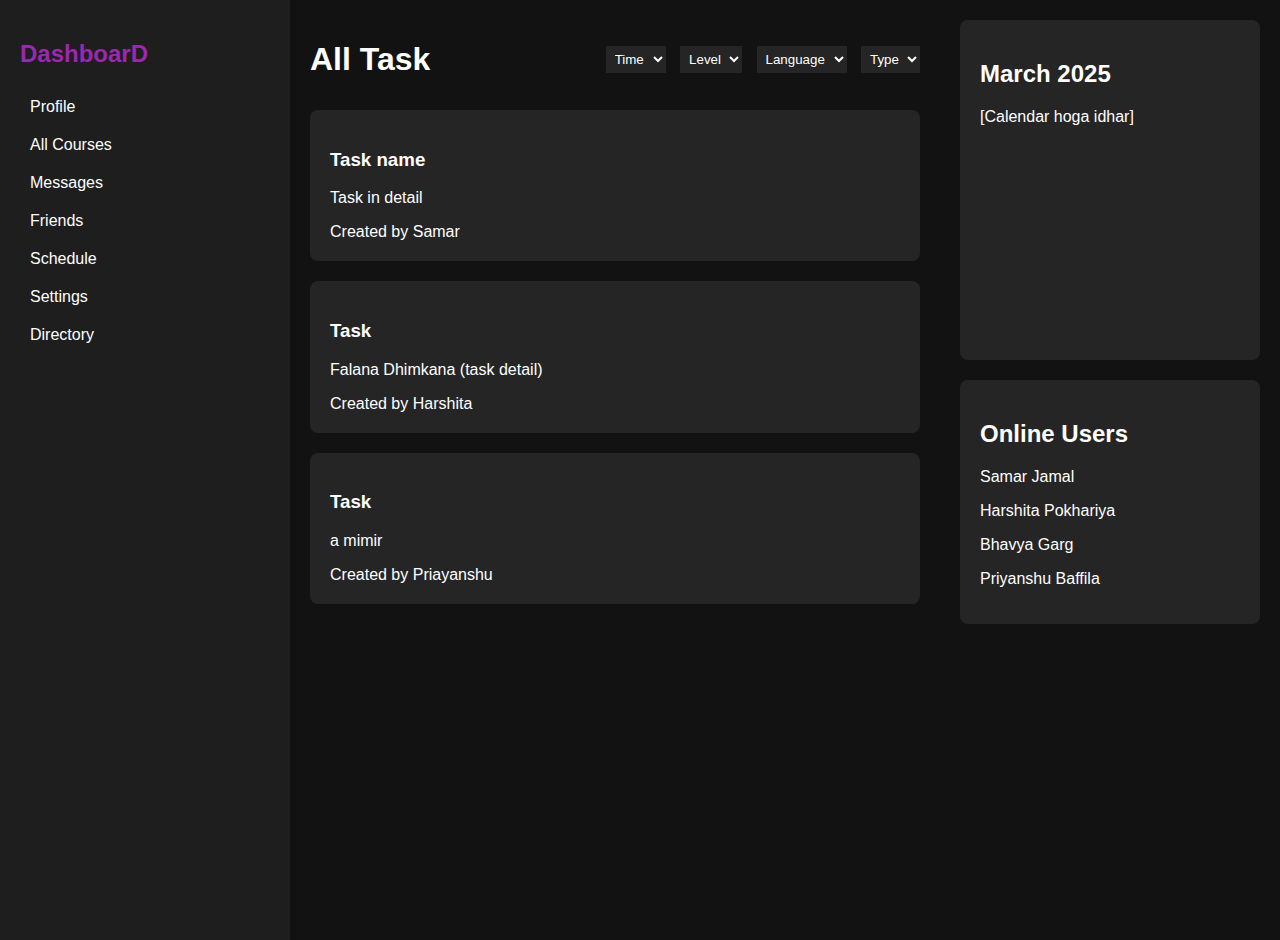
==== t.html @ 45265b76 "Add files via upload" ====
<!DOCTYPE html>
<html lang="en">
<head>
    <meta charset="UTF-8">
    <meta name="viewport" content="width=device-width, initial-scale=1.0">
    <title>Dark Mode Dashboard</title>
    <link rel="stylesheet" href="t.css">
</head>
<body>
    <div class="dashboard">
        <aside class="sidebar">
            <h2>DashboarD</h2>
            <nav>
                <ul>
                    <li>Profile</li>
                    <li>All Courses</li>
                    <li>Messages</li>
                    <li>Friends</li>
                    <li>Schedule</li>
                    <li>Settings</li>
                    <li>Directory</li>
                </ul>
            </nav>
        </aside>
        <main>
            <header>
                <h1>All Task</h1>
                <div class="filters">
                    <select><option>Time</option></select>
                    <select><option>Level</option></select>
                    <select><option>Language</option></select>
                    <select><option>Type</option></select>
                </div>
            </header>
            <section class="courses">
                <div class="course">
                    <h3>Task name</h3>
                    <p> Task in detail </p>
                    <span>Created by Samar </span>
                </div>
                <div class="course">
                    <h3>Task </h3>
                    <p>Falana Dhimkana (task detail)</p>
                    <span>Created by Harshita</span>
                </div>
                <div class="course">
                    <h3>Task</h3>
                    <p>a mimir</p>
                    <span>Created by Priayanshu </span>
                </div>
            </section>
        </main>
        <aside class="right-panel">
            <div class="calendar">
                <h2>March 2025</h2>
                <p>[Calendar hoga idhar]</p>
            </div>
            <div class="online-users">
                <h2>Online Users</h2>
                <p>Samar Jamal</p>
                <p>Harshita Pokhariya</p>
                <p>Bhavya Garg</p>
                <p>Priyanshu Baffila</p>
            </div>
        </aside>
    </div>
</body>
</html>
---- t.css ----
:root {
    --bg: #121212;
    --sidebar: #1e1e1e;
    --text: #ffffff;
    --card-bg: #252525;
    --accent: #9c27b0;
}

body {
    background: var(--bg);
    color: var(--text);
    font-family: Arial, sans-serif;
    margin: 0;
    display: flex;
}

.dashboard {
    display: flex;
    width: 100%;
}

.sidebar {
    width: 250px;
    background: var(--sidebar);
    padding: 20px;
    height: 100vh;
}

.sidebar h2 {
    color: var(--accent);
}

.sidebar ul {
    list-style: none;
    padding: 0;
}

.sidebar ul li {
    padding: 10px;
    cursor: pointer;
}

main {
    flex: 1;
    padding: 20px;
}

header {
    display: flex;
    justify-content: space-between;
    align-items: center;
}

.filters select {
    background: var(--card-bg);
    color: var(--text);
    border: none;
    padding: 5px;
    margin-left: 10px;
}

.courses {
    display: flex;
    flex-direction: column;
}

.course {
    background: var(--card-bg);
    padding: 20px;
    margin: 10px 0;
    border-radius: 8px;
}

.right-panel {
    width: 300px;
    padding: 20px;
}

.calendar, .online-users {
    background: var(--card-bg);
    padding: 20px;
    margin-bottom: 20px;
    border-radius: 8px;
}
.calendar {
    height: 300px;
}
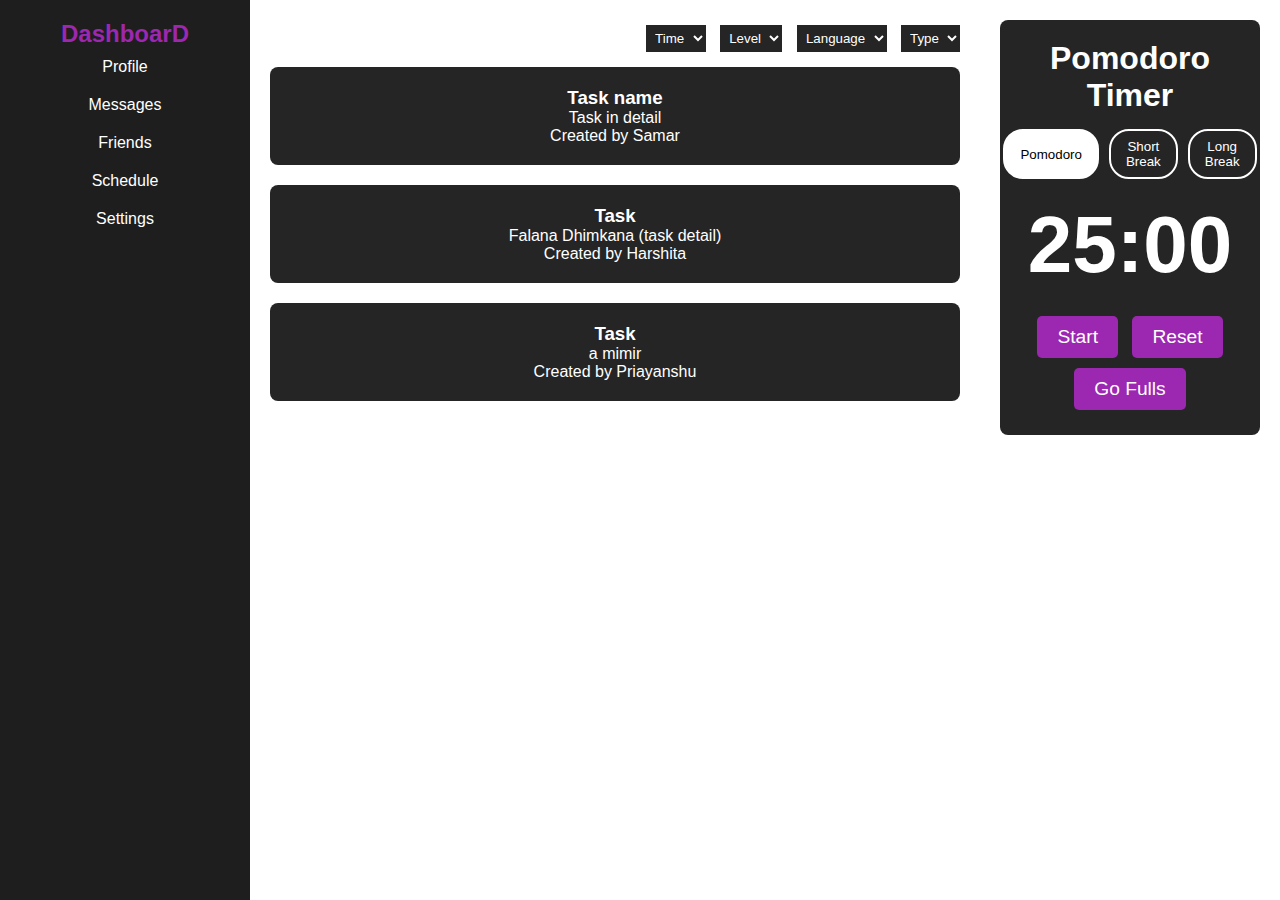
==== commit 0f7716fa: "Add files via upload" ====
--- a/t.html
+++ b/t.html
@@ -5,6 +5,7 @@
     <meta name="viewport" content="width=device-width, initial-scale=1.0">
     <title>Dark Mode Dashboard</title>
     <link rel="stylesheet" href="t.css">
+    <link rel="stylesheet" href="pomo.css">
 </head>
 <body>
     <div class="dashboard">
@@ -13,12 +14,11 @@
             <nav>
                 <ul>
                     <li>Profile</li>
-                    <li>All Courses</li>
                     <li>Messages</li>
                     <li>Friends</li>
                     <li>Schedule</li>
                     <li>Settings</li>
-                    <li>Directory</li>
+
                 </ul>
             </nav>
         </aside>
@@ -51,18 +51,28 @@
             </section>
         </main>
         <aside class="right-panel">
-            <div class="calendar">
-                <h2>March 2025</h2>
-                <p>[Calendar hoga idhar]</p>
+            <div class="pomodoro-timer">
+                <h1 class="title">Pomodoro Timer</h1>
+            
+                <div class="mode-buttons">
+                    <button class="mode active" data-mode="pomodoro">Pomodoro</button>
+                    <button class="mode" data-mode="short-break">Short Break</button>
+                    <button class="mode" data-mode="long-break">Long Break</button>
+                </div>
+            
+                <div class="timer-display">
+                    <span id="minutes">25</span>:<span id="seconds">00</span>
+                </div>
+            
+                <div class="timer-controls">
+                    <button id="start-pause">Start</button>
+                    <button id="reset">Reset</button>
+                    <button id="full">Go Fulls</button>
+                </div>
             </div>
-            <div class="online-users">
-                <h2>Online Users</h2>
-                <p>Samar Jamal</p>
-                <p>Harshita Pokhariya</p>
-                <p>Bhavya Garg</p>
-                <p>Priyanshu Baffila</p>
-            </div>
+            
         </aside>
     </div>
+    <script src="t.js"></script>
 </body>
 </html>--- a/t.css
+++ b/t.css
@@ -75,13 +75,84 @@
     width: 300px;
     padding: 20px;
 }
-
-.calendar, .online-users {
+.pomodoro-timer {
     background: var(--card-bg);
     padding: 20px;
+    border-radius: 8px;
+    text-align: center;
+}
+
+.timer-display {
+    font-size: 2rem;
+    font-weight: bold;
+    margin: 10px 0;
+    color: var(--text);
+}
+
+.timer-controls button {
+    background: var(--circle-checked);
+    color: var(--text);
+    border: none;
+    padding: 10px 15px;
+    margin: 5px;
+    cursor: pointer;
+    border-radius: 5px;
+}
+
+.timer-controls button:hover {
+    background: var(--tab-active);
+}
+.pomodoro-timer {
+    background: var(--card-bg);
+    padding: 20px;
+    border-radius: 8px;
+    text-align: center;
+}
+
+.timer-display {
+    font-size: 5rem; /* Increase size */
+    font-weight: bold;
+    margin: 10px 0;
+    color: var(--text);
+}
+
+.mode-buttons {
+    display: flex;
+    justify-content: center;
+    gap: 10px;
     margin-bottom: 20px;
-    border-radius: 8px;
 }
-.calendar {
-    height: 300px;
-}+
+.mode {
+    background: none;
+    border: 2px solid var(--text);
+    color: var(--text);
+    padding: 8px 15px;
+    cursor: pointer;
+    border-radius: 20px;
+}
+
+.mode.active {
+    background: var(--text);
+    color: var(--bg);
+}
+
+.timer-controls button {
+    background: var(--accent); /* Use accent color */
+    color: var(--text);
+    border: none;
+    padding: 10px 20px;
+    font-size: 1.2rem;
+    cursor: pointer;
+    margin: 5px;
+    border-radius: 5px;
+}
+
+.timer-controls button:hover {
+    opacity: 0.8;
+}
+
+.spotify-link:hover {
+    background: #1DB954;
+    transform: scale(1.05);
+}
--- a/pomo.css
+++ b/pomo.css
@@ -0,0 +1,112 @@
+* {
+    margin: 0;
+    padding: 0;
+    box-sizing: border-box;
+    font-family: 'Arial', sans-serif;
+    text-align: center;
+}
+
+body {
+    background: url(Asset/Screenshot\ 2025-03-09\ at\ 8.55.17\ PM.png);
+    position: relative;
+    display: flex;
+    justify-content: center;
+    align-items: center;
+    height: 100vh;
+}
+
+
+body::before {
+    content: "";
+    position: absolute;
+    top: 0;
+    left: 0;
+    width: 100%;
+    height: 100%;
+    background: rgba(255, 255, 255, 0.2); 
+    z-index: -1;
+}
+
+.container {
+    background: rgba(0, 0, 0, 0.166);
+    padding: 30px;
+    border-radius: 15px;
+    color: #fff;
+    width: 400px;
+}
+
+.title{
+    margin-bottom: 15px;
+}
+
+.mode-buttons {
+    display: flex;
+    justify-content: center;
+    gap: 10px;
+    margin-bottom: 20px;
+}
+
+.mode {
+    background: none;
+    border: 2px solid #fff;
+    color: #fff;
+    padding: 8px 15px;
+    cursor: pointer;
+    border-radius: 20px;
+}
+
+.mode.active {
+    background: #fff;
+    color: #000;
+}
+
+.timer-display {
+    font-size: 5rem;
+    margin: 20px 0;
+}
+
+.controls button {
+    border: none;
+    background: #fff;
+    color: #000;
+    padding: 10px 20px;
+    font-size: 1.2rem;
+    cursor: pointer;
+    margin: 5px;
+    border-radius: 5px;
+}
+
+.controls button:hover {
+    opacity: 0.8;
+}
+.controls button:hover {
+    opacity: 0.8;
+}
+
+
+.spotify-link {
+    display: flex;
+    align-items: center;
+    justify-content: center;
+    background: none;
+    border: 2px solid #fff;
+    color: #fff;
+    padding: 8px 15px;
+    cursor: pointer;
+    border-radius: 20px;
+    text-decoration: none;
+    font-size: 14px;
+    font-weight: bold;
+    gap: 8px;
+    transition: background 0.3s ease, transform 0.2s ease;
+}
+
+.spotify-link:hover {
+    background: #1DB954; 
+    transform: scale(1.05);
+}
+.spotify-container {
+    display: flex;
+    justify-content: center; 
+    margin-top: 20px; 
+}
